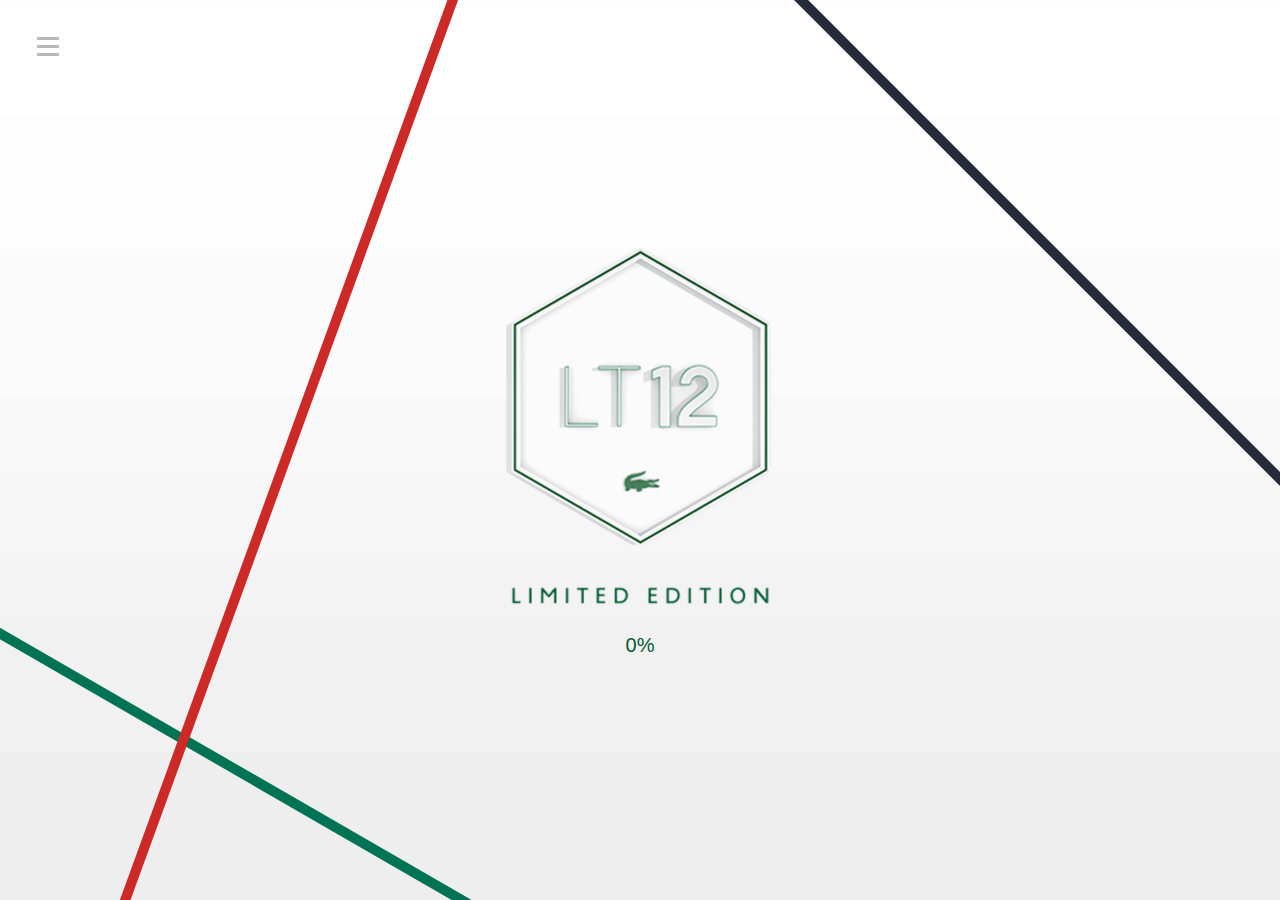
==== index_front.html @ b7447271 "导航框默认显示" ====
<html lang="zh">

<head>
    <meta charset="UTF-8">
    <meta name="viewport" content="initial-scale=1.0, maximum-scale=1.0, user-scalable=0">
    <title>LACOSTE LOOKBOOK</title>
    <link rel="stylesheet" href="css/css_front.css?v=20150529">
    <script type="text/javascript" src="js/jquery-1.8.2.min.js"></script>
</head>

<body>
    <!-- Menu -->
    <button class="menu-button"><span>Menu</span></button>
    <aside class="menu">
        <h2><a href="javascript:;">LACOSTE LOOKBOOK</a></h2>
        <nav>
            <ul>
                <li><a target="_blank" class="red" href="http://lt12.cn">LT12互动界面</a>
                </li>
                <li><a target="_blank" class="green" href="http://Lacoste.com.cn">LACOSTE官方网站</a>
                </li>
                <li><a target="_blank" class="blue" href="http://mall.jd.com/view_page-21935589.html">京东旗舰店</a>
                </li>
                <!-- <li><a class="grey" href="http://1111.lt12.cn/info">0元飞巴黎</a>
                </li>
                <li><a class="red" href="http://1111.lt12.cn/lookbook">产品型录</a>
                </li>
                <li><a class="green" href="http://1111.lt12.cn/redclay">趣扫红土场</a>
                </li>
                <li><a class="blue" href="http://1111.lt12.cn/store">查找活动门店</a>
                </li>
                <li><a class="grey" href="http://mall.jd.com/view_page-21935589.html">京东旗舰店</a>
                </li> -->
            </ul>
        </nav>
    </aside>
    <!-- Menu End -->

    <!-- Page Content -->
    <section class="main">
        <div id="flux-site">
            <h1 class="logo">
                <a href="javascript:;">
                    <img src="css/front/logo.png" alt="">
                </a>
            </h1>
            <div class="partie" id="equipe">
                <div class="block-container" style="opacity: 1;">
                    <div class="block-content">
                        <div class="content-partie">
                            <div class="intro-partie">
                                <div _index="0" class="col" id="man-1">
                                    <div class="cadre-photo">
                                        <div class="first-photo" style="display:none;">
                                            <img src="images/model/MAN1-3x3.png">
                                        </div>
                                        <div class="white-photo" style="display:none;">
                                            <img src="images/model/MAN1-5x3.png">
                                        </div>
                                        <div class="anim-photo">
                                            <img id="jc" class="photo-viensla" src="images/model/MAN1-1x3.png">
                                        </div>
                                    </div>
                                </div>
                                <div _index="1" class="col" id="man-2">
                                    <div class="cadre-photo">
                                        <div class="first-photo" style="display:none;">
                                            <img src="images/model/MAN2-3x3.png">
                                        </div>
                                        <div class="white-photo" style="display:none;">
                                            <img src="images/model/MAN2-5x3.png">
                                        </div>
                                        <div class="anim-photo">
                                            <img id="niko" class="photo-viensla" src="images/model/MAN2-1x3.png">
                                        </div>
                                    </div>
                                </div>
                                <div _index="2" class="col" id="man-3">
                                    <div class="cadre-photo">
                                        <div class="first-photo" style="display:none;">
                                            <img src="images/model/MAN3-3x3.png">
                                        </div>
                                        <div class="white-photo" style="display:none;">
                                            <img src="images/model/MAN3-5x3.png">
                                        </div>
                                        <div class="anim-photo">
                                            <img id="fred" class="photo-viensla" src="images/model/MAN3-1x3.png">
                                        </div>
                                    </div>
                                </div>
                                <div _index="3" class="col" id="man-4">
                                    <div class="cadre-photo">
                                        <div class="first-photo" style="display:none;">
                                            <img src="images/model/MAN4-3x3.png">
                                        </div>
                                        <div class="white-photo" style="display:none;">
                                            <img src="images/model/MAN4-5x3.png">
                                        </div>
                                        <div class="anim-photo">
                                            <img id="fred" class="photo-viensla" src="images/model/MAN4-1x3.png">
                                        </div>
                                    </div>
                                </div>
                                <div _index="4" class="col" id="man-5">
                                    <div class="cadre-photo">
                                        <div class="first-photo" style="display:none;">
                                            <img src="images/model/MAN5-3x3.png">
                                        </div>
                                        <div class="white-photo" style="display:none;">
                                            <img src="images/model/MAN5-5x3.png">
                                        </div>
                                        <div class="anim-photo">
                                            <img id="niko" class="photo-viensla" src="images/model/MAN5-1x3.png">
                                        </div>
                                    </div>
                                </div>
                                <div _index="5" class="col" id="man-6">
                                    <div class="cadre-photo">
                                        <div class="first-photo" style="display:none;">
                                            <img src="images/model/MAN6-3x3.png">
                                        </div>
                                        <div class="white-photo" style="display:none;">
                                            <img src="images/model/MAN6-5x3.png">
                                        </div>
                                        <div class="anim-photo">
                                            <img id="jc" class="photo-viensla" src="images/model/MAN6-1x3.png">
                                        </div>
                                    </div>
                                </div>
                                <div class="click-fix-4"></div>
                                <div class="click-fix-5"></div>
                                <div class="click-fix-6"></div>
                                <div class="click-mask-1"></div>
                                <div class="click-mask-2"></div>
                                <div class="click-mask-3"></div>
                                <div class="click-mask-4"></div>
                                <div class="click-mask-5"></div>
                                <div class="click-mask-6"></div>
                                <div class="click-mask-7"></div>
                                <div class="click-mask-8"></div>
                                <div class="bench"></div>
                                <div class="ground"><img src="css/img/ground.png" alt=""></div>
                            </div>
                        </div>
                    </div>
                </div>
            </div>
            <div class="ribbon ribbon-blue"></div>
            <div class="ribbon ribbon-red"></div>
            <div class="ribbon ribbon-green"></div>
        </div>
        <div class="racket"><img src="css/img/racket.png" alt=""></div>
        <a class="read-tc" href="javascript:;">法律声明条款</a>
        <span class="icp">沪ICP备13005267号-17</span>
    </section>
    <div class="main-mask"></div>
    <div id="tennisball">
        <svg class="png" width="60" height="60" pointer-events="none"
            xmlns="css/front/tennisball.svg"
            xmlns:xlink="css/front/tennisball.svg">
            <image x="0" y="0" width="60" height="60"
              xlink:href="css/front/tennisball.svg" />
        </svg>
        <img class="gif" style="display:none" src="css/front/tennisball.gif">
    </div>
    <!-- End Page Content -->
    <div class="detail-box for_man-1">
        <button class="close">关闭</button>
        <h3>LT12限量系列灰色T恤衫</h3>
        <div class="pic">
            <img src="images/product/01.png" alt="">
        </div>
        <span class="price">价格：590 元</span>
        <a target="_blank" href="http://item.jd.com/1543278289.html">立即购买</a>
    </div>
    <div class="detail-box for_man-2">
        <button class="close">关闭</button>
        <h3>LT12限量系列蓝色POLO衫</h3>
        <div class="pic">
            <img src="images/product/02.png" alt="">
        </div>
        <span class="price">价格：990 元</span>
        <a target="_blank" href="http://item.jd.com/1543281789.html">立即购买</a>
    </div>
    <div class="detail-box for_man-3">
        <button class="close">关闭</button>
        <h3>LT12限量系列白色T恤衫</h3>
        <div class="pic">
            <img src="images/product/03.png" alt="">
        </div>
        <span class="price">价格：590 元</span>
        <a target="_blank" href="http://item.jd.com/1494360810.html">立即购买</a>
    </div>
    <div class="detail-box for_man-4">
        <button class="close">关闭</button>
        <h3>LT12限量系列蓝色T恤衫</h3>
        <div class="pic">
            <img src="images/product/04.png" alt="">
        </div>
        <span class="price">价格：590 元</span>
        <a target="_blank" href="http://item.jd.com/1570980480.html">立即购买</a>
    </div>
    <div class="detail-box for_man-5">
        <button class="close">关闭</button>
        <h3>LT12限量系列深蓝色T恤衫</h3>
        <div class="pic">
            <img src="images/product/05.png" alt="">
        </div>
        <span class="price">价格：590 元</span>
        <a target="_blank" href="http://item.jd.com/1494360490.html">立即购买</a>
    </div>
    <div class="detail-box for_man-6">
        <button class="close">关闭</button>
        <h3>LT12限量系列黑色POLO衫</h3>
        <div class="pic">
            <img src="images/product/06.png" alt="">
        </div>
        <span class="price">价格：990 元</span>
        <a target="_blank" href="http://item.jd.com/1543274075.html">立即购买</a>
    </div>
    <div class="detail-box for_racket">
        <button class="close">关闭</button>
        <h3>LT12限量系列网球拍</h3>
        <div class="pic">
            <img src="images/product/07.png" alt="">
        </div>
        <span class="price">价格：4990 元</span>
        <a target="_blank" href="http://item.jd.com/1552558895.html">立即购买</a>
    </div>
    <!-- PRODUCT DETAIL -->
    <!-- PRODUCT DETAIL END -->

    <!-- LOADING PAGE -->
    <!-- 页面载入时loading-page淡入addClass=show 加载完成removeClass=show 两秒后淡出 -->
    <div class="loading-page" style="display:none">
        <div class="inner">
            <h1><img src="css/front/logo.png" alt=""></h1>
            <span class="progress">0%</span>
        </div>
        <div class="ribbon ribbon-blue"></div>
        <div class="ribbon ribbon-red"></div>
        <div class="ribbon ribbon-green"></div>
    </div>
    <!-- END LOADING PAGE -->

    <!-- GAME GUIDE -->
    <div class="game-guide show">
        <div class="inner">
            <button class="close">关闭</button>
            <p>
                <span>左右滑动网球</span>
                <span>点击模特</span>
                <span>查看商品详情</span>
            </p>
        </div>
    </div>
    <!-- END GAME GUIDE -->

    <!-- TC -->
    <div class="tc">
        <h4>法律声明条款</h4>
        <button class="close">关闭</button>
        <div class="inner">
            <p>
                本文所述为由位于上海市黄浦区徐家汇路610号日月光中心26层01&06-10室的梦田服装（上海）有限公司（简称“LACOSTE”）所有并由上海佛海佛瑞广告有限公司（Fred and Farid (Shanghai) Advertising Co. Ltd.，简称“FFC”）代表LACOSTE运营和/或维护的临时网站“LT12 mini-site”（简称“网页”）的正式条款与条件。 本条款与条件期限自 2015 年 5 月 1 日起至 2015 年 6 月 30 日止。 本条款与条件说明了您参与活动、浏览网页的义务、责任及权利，因此请仔细阅读本条款与条件，以确保您充分理解并遵守。若您不同意本条款与条件的任何一条，则不得参与活动、浏览网页。在进入和进行页面浏览之前，您特此同意受本条款与条件的如下规定：
            </p>
            <h5>承诺</h5>
            <p>
                1.参与者应按照本网站条款与条件、游戏规则及任何相关法律，真诚地参与活动、浏览网页、进行游戏。
            </p>
            <p>
                2.LACOSTE不声明也不保证您可以在您的司法管辖区内参与活动、浏览网页、进行游戏。 若您（或您获悉您）受所在司法管辖区的任何法律、法规、细则或条例规限，上述规例禁止或限制您根据本网站条款与条件及规则参与/浏览网页/进行游戏（下文统称“限制”），则您应马上中止参与活动、浏览网页、进行游戏。
            </p>
            <p>
                3.在忽略上述限制继续参与活动、浏览网页、进行游戏前，您特此：
            </p>
            <ul>
                <li>a.承诺就由于上述限制可能引起或产生的任何及所有起诉、诉讼、索赔、损失、损害和/或开支，向LACOSTE及 FFC 以及他们各自的员工、代理及承包商（下文统称“关联人”）负全部赔偿责任，并使他们不受损失；</li>
                <li>b.同意您不会就任何奖励或任何其他权利或权益向LACOSTE、FFC 或他们各自的任何关联人提起任何诉讼、提出索赔、补偿或赔偿。</li>
            </ul>
            <p>
                4.参与者不得制作、复制、发布或传播包含下列任何内容的信息：
            </p>
            <ul>
                <li>a.违背参与者所在国家宪法所载基本原则的信息；</li>
                <li>b.威胁参与者所在国家的国家安全、泄露国家机密或颠覆政府的信息；</li>
                <li>c.对参与者所在国家的名誉及利益构成损害的信息；</li>
                <li>d.煽动参与者所在国家的民族仇恨或民族歧视、破坏国家统一或社会稳定的信息；</li>
                <li>e.污蔑或诋毁任何宗教信仰的信息；</li>
                <li>f.传播色情或其他淫秽材料的信息；</li>
                <li>g.受适用法律或参与者所在国家的法律禁止的，宣传赌博、暴力、杀戮或恐怖主义、或教唆犯罪的信息；</li>
                <li>h.受适用法律或参与者所在国家的法律禁止的，侮辱或诽谤他人、侵害他人合法权利及利益的信息；</li>
                <li>i.适用法律或参与者所在国家的法律禁止的任何信息。</li>
            </ul>
            <p>
                5.参与者不得参与、协助或试图参与、协助任何攻击游戏服务器的行为，或从事涉及干扰游戏运行运作方式的任何行为，或可能修改游戏（或其任何部分）、导致游戏（或其任何部分）受破坏或出错的行为。参与者应就任何上述行为导致的任何民事和/或刑事责任负全责。
            </p>
            <h5>责任免除</h5>
            <p>
                受适用法律对上述免责及限制的规限（如适用），请仔细阅读本“责任免除”条文，这些条文免除或限制LACOSTE就您参与游戏而对您负有的法律责任。
            </p>
            <p>
                1.游戏以现有状态供参与者使用。 并没有就游戏或就所提供的与游戏相关的任何信息及材料作出任何形式的保证、承诺或声明（无论明示或暗示），LACOSTE明确表示在任何适用法律许可的最大范围内，不就任何及所有保证承担责任。为免有任何疑问，在不影响上述整体内容的情况下，LACOSTE并无就权属；不侵犯第三方权利；适销性；满意度；适用于某特定目的；内容的准确性、可靠性及完整性；或游戏将是安全且不受黑客、病毒、间谍软件、木马、蠕虫病毒或其他恶意、有破坏性的或受感染的代码、媒介、程序或宏病毒影响，或不会损坏任何数据、程序或财产作出任何保证。
            </p>
            <p>
                2.LACOSTE明确不就任何使用者使用、进入或参与游戏时由于下列任何情况而产生的任何及所有责任（无论是合约、侵权、疏忽、法定责任或其他，但需受任何适用法律所规限（如适用））负责，上述情况包括但不限于：
            </p>
            <ul>
                <li>a.网页存在任何错误或疏忽； </li>
                <li>b.使用、进入或参与网页发生任何延迟或中断（无论是由于连接问题、软硬件问题或其他原因）；</li>
                <li>c.未经授权第三方对网页内容作出任何变动、修改或改动；</li>
                <li>d.网页不可用；</li>
                <li>e.参与者提供的个人信息遭损毁；</li>
                <li>f.游戏或任何相关流程的不当操作/管理；</li>
                <li>g.颁发或授予任何奖励受任何法律和/或监管禁止或限制。</li>
            </ul>
            <p>
                3.在任何情况下，LACOSTE、FFC 或他们各自的任何关联人仍不会对参与者由于或就参与游戏而可能直接或间接遭受或产生的下列任何事项负责：
            </p>
            <ul>
                <li>a.经济损失（包括但不限于收入、数据、利润、合同、使用、机会、商业或预期的储蓄的损失）；</li>
                <li>b.商誉或声誉的损失；</li>
                <li>c.特定、意外或间接损失或损害；</li>
                <li>d.费用或开支。</li>
            </ul>
            <p>上述针对任何参与者的损失或损害因其参与网页或由参与网页引发而使参与者直接或间接遭受或产生。</p>
            <p>
                4.若由于不可抗力或任何不受LACOSTE合理控制且LACOSTE对其原因并无责任的事件，LACOSTE无法遵守游戏条款与条件或游戏规则，则其不应承担责任。
            </p>
            <p>
                5.参与游戏表明知悉及接受互联网的特性与限制，若干信息可能会因缺乏保护而被滥用或盗用，以及有被系统中任何病毒感染的风险。每名参与者有责任采取一切合理措施，保护其电脑和电话设备所载有的自身数据及/或软件免受任何攻击。任何人应对其连接网站及参与游戏的行为负全责。
            </p>
            <p>
                6.LACOSTE保留其于任何时间全权酌情停止或中断网页运行的权利。
            </p>
            <p>
                7.LACOSTE保留就任何参与者在网页中作弊采取法律行动的权利。
            </p>
            <h5>知识产权</h5>
            <p>
                网页包含多个商标或服务标识（统称“商标”）。 除非事先取得商标所有人及授权使用人（包括LACOSTE）的书面同意，否则您无权下载、复制或使用任何商标，更不得对商标图形进行修改。
            </p>
            <h5>执行</h5>
            <p>
                1.若本网页条款与条件的任何条文被认定不可执行，则该条文应为无效，且不得影响其余条文的有效性及可执行性。此外，在适用法律许可的范围内，LACOSTE可以使用其他有效、可执行且与不可执行的条文意图最相近的条文取代该条文（诚如LACOSTE可能合理决定）。
            </p>
            <h5>监管法律及争议解决</h5>
            <p>
                1.本游戏条款与条件应受中国的法律监管，并应据此解读。
            </p>
            <p>
                2.与本游戏条款与条件相关的任何争议应提请LACOSTE所在地的法院（应作为唯一的司法管辖区）解决。
            </p>
            <h5>其他事项</h5>
            <p>
                1.LACOSTE保留随时全权酌情行使终止向您授权使用、进入及浏览网页的权利。
            </p>
            <p>
                2.除非LACOSTE同意，否则本游戏条款与条件不得更改或修改。
            </p>
            <p>
                3.LACOSTE应有全权酌情行使设定及修改游戏规则的权利，且LACOSTE就游戏规则的解读及执行作出的任何决定对所有参与者而言属最终及具有约束力。
            </p>
            <p>
                4.若本网页条款及条件被翻译为其他语言，应以中文版本为准。
            </p>
        </div>
    </div>
    <!-- END TC -->
<script type="text/javascript" src="js/jquery.transit.min.js"></script>
<script>
    /*set content size*/
    function setContentSize() {
        var ww = ($(window).width() < 980) ? 980 : $(window).width();
        var wh = ($(window).height() < 550) ? 550 : $(window).height();

        $("body").css({width: ww});

        $("h1.logo").css({width: ww*0.08, marginLeft: -ww*0.04})
        
        /*main*/
        $(".main").css({width: ww});
        $(".main-mask").css({width: ww});
        $(".ribbon").css({height: ww*0.008});
        $(".intro-partie").css({width: ww});
        $("#equipe .block-content .content-partie .intro-partie .col").css({
            width: ww*0.28,
            height: ww*0.308
        });
        $("#equipe .block-content .content-partie .intro-partie .col#man-1").css({
            marginLeft: -ww*0.47
        });
        $("#equipe .block-content .content-partie .intro-partie .col#man-2").css({
            marginLeft: -ww*0.25
        });
        $("#equipe .block-content .content-partie .intro-partie .col#man-3").css({
            marginLeft: -ww*0.05
        });
        $("#equipe .block-content .content-partie .intro-partie .col#man-4").css({
            bottom: ww*0.113,
            marginLeft: -ww*0.345
        });
        $("#equipe .block-content .content-partie .intro-partie .col#man-5").css({
            bottom: ww*0.113,
            marginLeft: -ww*0.28/1.9
        });
        $("#equipe .block-content .content-partie .intro-partie .col#man-6").css({
            bottom: ww*0.113,
            marginLeft: ww*0.08
        });
        $(".click-fix-4").css({
            width: ww*0.06,
            height: ww*0.23,
            marginLeft: -ww*0.195,
            bottom: ww*0.15,
        });
        $(".click-fix-5").css({
            width: ww*0.06,
            height: ww*0.23,
            marginLeft: 0,
            bottom: ww*0.14,
        });
        $(".click-fix-6").css({
            width: ww*0.06,
            height: ww*0.23,
            marginLeft: ww*0.225,
            bottom: ww*0.14,
        });
        $(".click-mask-1").css({
            width: ww*0.145,
            height: ww*0.3,
            bottom: ww*0,
            left: 0
        });
        $(".click-mask-2").css({
            width: ww*0.14,
            height: ww*0.2,
            bottom: ww*0.21,
            marginLeft: -ww*0.44
        });
        $(".click-mask-3").css({
            width: ww*0.11,
            height: ww*0.2,
            bottom: ww*0.28,
            marginLeft: -ww*0.11
        });
        $(".click-mask-4").css({
            width: ww*0.7,
            height: ww*0.1,
            bottom: ww*0.375,
            marginLeft: -ww*0.35
        });
        $(".click-mask-5").css({
            width: ww*0.15,
            height: ww*0.2,
            bottom: ww*0.3,
            marginLeft: ww*0.07
        });
        $(".click-mask-6").css({
            width: ww*0.15,
            height: ww*0.2,
            bottom: ww*0.3,
            marginLeft: ww*0.285
        });
        $(".click-mask-7").css({
            width: ww*0.03,
            height: ww*0.11,
            bottom: 0,
            marginLeft: ww*0.025
        });
        $(".click-mask-8").css({
            width: ww*0.06,
            height: ww*0.11,
            bottom: 0,
            marginLeft: -ww*0.205
        });
        $(".bench").css({height: ww*0.113});

        $(".racket").css({
            width: ww*0.085,
            marginLeft: ww*0.275
        });
        $("#tennisball").css({
            left: ww-60-0.048*ww+22
        });

        /*detail-box*/
        $(".detail-box").css({
            width: ww*0.24,
            height: ww*0.33
        });
        $(".detail-box.for_man-1, .detail-box.for_man-2, .detail-box.for_man-4").css({
            marginRight: -ww*0.34
        });
        $(".detail-box.for_man-3, .detail-box.for_man-5, .detail-box.for_man-6").css({
            marginLeft: -ww*0.34
        });
        $(".detail-box.for_racket").css({
            marginLeft: -ww*0.12-40
        });
        $(".detail-box .pic").css({
            height: ww*0.32-120
        });
        $(".detail-box a").css({
            height: ww*0.025,
            lineHeight: ww*0.025+'px'
        });

        $("body").css({height: wh});
        $("h1.logo").css({top: wh*0.036});
        $(".main").css({height: wh});
        $(".main-mask").css({height: wh});
        $(".intro-partie").css({height: wh});
        $("#tennisball").css({
            top: wh-980*0.36
        });
        $(".detail-box").css({
            bottom: wh*0.093
        });
    };
    setContentSize();

    $(window).resize(function(){
        setContentSize();
    }).resize();



    $(".racket").click(function(){
        if ($('.main').hasClass('showing')) {
            return;
        }
        $('.main').addClass('showing');

        $(".detail-box").removeClass("show");
        $(".col").addClass("blur");
        $(".col").removeClass("active");
        $(".detail-box.for_racket").addClass("show");
    });

    $(".game-guide .close").click(function(){
        $('#tennisball').find('.png').hide();
        $('#tennisball').css({'z-index':999});
        $('#tennisball').find('.gif').show();

        $(".game-guide").removeClass("show");

        setTimeout(function() {
            $('#tennisball').find('.gif').hide();
            $('#tennisball').css({'z-index':200});
            $('#tennisball').find('.png').show();
        },1000);
    });

    /*Product Detail*/
    $("#equipe .block-content .content-partie .intro-partie .col").click(function(){
        // if ($('.main').hasClass('showing')) {
        //  return;
        // }
        $('.main').addClass('showing');
        // $('#tennisball').css({'z-index':999});

        var _id=$(this).attr('id');
        var _detail = $('.detail-box.for_'+_id);
        $(".detail-box").removeClass("show");

        $(this).siblings(".col").addClass("blur");
        $(this).siblings(".col").removeClass("active");
        $(this).removeClass("blur");
        $(this).addClass("active");
        _detail.addClass("show");
    });
    $(".detail-box .close").click(function(e){
        $('#tennisball').find('.png').hide();
        $('#tennisball').find('.gif').show();
        
        $(".detail-box").removeClass("show");
        $(".main").removeClass("white showing");
        $("#equipe .block-content .content-partie .intro-partie .col").removeClass("active").removeClass("blur");
        setTimeout(function() {
            $('#tennisball').find('.gif').hide();
            $('#tennisball').css({'z-index':200});
            $('#tennisball').find('.png').show();
        },1000);
    });

    $(".click-fix-4").click(function(){
        // if ($('.main').hasClass('showing')) {
        //  return;
        // }
        $('.main').addClass('showing');

        $(".detail-box").removeClass("show");
        $(".col#man-4").siblings(".col").addClass("blur");
        $(".col#man-4").siblings(".col").removeClass("active");
        $(".col#man-4").removeClass("blur");
        $(".col#man-4").addClass("active");
        $(".detail-box.for_man-4").addClass("show");
    });
    $(".click-fix-5").click(function(){
        // if ($('.main').hasClass('showing')) {
        //  return;
        // }
        $('.main').addClass('showing');

        $(".detail-box").removeClass("show");
        $(".col#man-5").siblings(".col").addClass("blur");
        $(".col#man-5").siblings(".col").removeClass("active");
        $(".col#man-5").removeClass("blur");
        $(".col#man-5").addClass("active");
        $(".detail-box.for_man-5").addClass("show");
    });
    $(".click-fix-6").click(function(){
        // if ($('.main').hasClass('showing')) {
        //  return;
        // }
        $('.main').addClass('showing');

        $(".detail-box").removeClass("show");
        $(".col#man-6").siblings(".col").addClass("blur");
        $(".col#man-6").siblings(".col").removeClass("active");
        $(".col#man-6").removeClass("blur");
        $(".col#man-6").addClass("active");
        $(".detail-box.for_man-6").addClass("show");
    });

    $(".racket").click(function(){
        // if ($('.main').hasClass('showing')) {
        //     return;
        // }
        $('.main').addClass('showing');

        $(".detail-box").removeClass("show");
        $(".col").addClass("blur");
        $(".col").removeClass("active");
        $(".detail-box.for_racket").addClass("show");
    });

    /*menu*/
    $(".menu-button").click(function(){
        if(!$(this).hasClass("in")){
            $(this).addClass("in");
            $(".menu").addClass("show");
            $(".main-mask").addClass("show");
        } else {
            $(this).removeClass("in");
            $(".menu").removeClass("show");
            $(".main-mask").removeClass("show");
        }
    });
    $(".main-mask").click(function(){
        $(this).removeClass("show");
        $(".menu-button").removeClass("in");
        $(".menu").removeClass("show");
    });

    $(".read-tc").click(function(){
        $(".tc").addClass("show");
    });
    $(".tc .close").click(function(){
        $(".tc").removeClass("show");
    });


</script>
<script type="text/javascript" src="js/common_front.js"></script>
</body>

</html>
---- css/css_front.css ----
/*---- Mobile Reset ----*/

* {
    -webkit-touch-callout: none;
    -webkit-text-size-adjust: none;
    -webkit-tap-highlight-color: transparent
}
body {
    min-width: 980px !important;
    min-height: 550px !important; 
    margin: 0;
    padding: 0;
    font-size: 16px;
    font-family: Tahoma, Arial, Helvetica, "微软雅黑", Sans-serif;
    color: #000;
    overflow: hidden;
}
ul, li {
    list-style: none;
    margin: 0;
    padding: 0;
}
h1, h2, h3, h4, h5, p, div, header, footer, section, article, aside, div, table, th, td {
    margin: 0;
    padding: 0;
    border: none;
}
h1, h2, h3, h4, h5, strong, i, em, th, td {
    font-weight: normal;
    font-style: normal;
}
table {
    border-collapse: collapse;
    border-spacing: 0;
}
input {
    vertical-align: middle;
}
a {
    color: inherit;
    text-decoration: none;
}
img {
    border: none;
}
:focus {
    outline: none
}
::-moz-focus-inner {
    border: 0
}
button {
    margin: 0;
    padding: 0;
    background: none;
    border: none;
    outline: none;
    font-family: Verdana, '微软雅黑', sans-serif;
    -webkit-appearance: none;
    appearance: none;
}
.group:after {
    content: ".";
    display: block;
    height: 0;
    clear: both;
    visibility: hidden;
}

/*---- z-index ----*/

/*---- background ----*/
.close:after, .game-guide .inner p span:before {
    background-image: url(front/icon.png);
    background-size: 80px 45px;
}

.close {
    display: block;
    position: absolute;
    width: 40px;
    height: 40px;
    top: 15px;
    right: 15px;
    text-indent: -9999px;
    z-index: 50;
    border: 1px solid #007354;
    -webkit-border-radius: 100%;
    border-radius: 100%;
    -moz-transition: all .2s ease-out;
    -webkit-transition: all .2s ease-out;
    -ms-transition: all .2s ease-out;
    transition: all .2s ease-out;
}
.close:before {
    content: "";
    display: block;
    position: absolute;
    width: 20px;
    height: 1px;
    left: 9px;
    top: 18px;
    background: #007354;
    -moz-transform: rotate(45deg);
    -webkit-transform: rotate(45deg);
    -ms-transform: rotate(45deg);
    transform: rotate(45deg);
}
.close:after {
    content: "";
    display: block;
    position: absolute;
    width: 20px;
    height: 1px;
    left: 9px;
    top: 18px;
    background: #007354;
    -moz-transform: rotate(-45deg);
    -webkit-transform: rotate(-45deg);
    -ms-transform: rotate(-45deg);
    transform: rotate(-45deg);
}
.close:hover {
    -moz-transform: rotate(90deg);
    -webkit-transform: rotate(90deg);
    -ms-transform: rotate(90deg);
    transform: rotate(90deg);
}

/*---- Menu ----*/
.menu-button {
    display: block;
    position: fixed;
    width: 50px;
    height: 50px;
    left: 20px;
    top: 20px;
    z-index: 8000;
}
.menu-button span {
    display: block;
    position: absolute;
    width: 22px;
    height: 3px;
    left: 17px;
    top: 25px;
    background: #b8b8b8;
    text-indent: -9999px;
    z-index: 10;
    -webkit-border-radius: 1px;
    border-radius: 1px;
    -webkit-transition: all .3s ease-out;
    transition: all .3s ease-out;
}
.menu-button span:before {
    content: "";
    display: block;
    position: absolute;
    width: 22px;
    height: 3px;
    left: 0;
    top: -8px;
    background: #b8b8b8;
    z-index: 20;
    -webkit-border-radius: 1px;
    border-radius: 1px;
    -webkit-transition: all .3s ease-out;
    transition: all .3s ease-out;
}
.menu-button span:after {
    content: "";
    display: block;
    position: absolute;
    width: 22px;
    height: 3px;
    left: 0;
    bottom: -8px;
    background: #b8b8b8;
    z-index: 20;
    -webkit-border-radius: 1px;
    border-radius: 1px;
    -webkit-transition: all .3s ease-out;
    transition: all .3s ease-out;
}
.menu-button.in span:before {
    top: 0;
}
.menu-button.in span:after {
    bottom: 0;
}
.menu-button.in span, 
.menu-button.in span:before, 
.menu-button.in span:after {
    -webkit-transform: scale(0.8);
    transform: scale(0.8);
}
.menu {
    display: block;
    position: fixed;
    width: 440px;
    height: 100%;
    left: 0;
    top: 0;
    margin-left: -440px;
    background: #fff;
    z-index: 2000;
    -webkit-transition: all .3s ease-out;
    transition: all .3s ease-out;
}
.menu.show {
    -webkit-transform: translateX(440px);
    transform: translateX(440px);
}
.menu h2 {
    padding: 30px 0;
    border-bottom: 1px solid rgba(0,0,0,0.1);
}
.menu h2 a {
    display: block;
    width:79px;
    height: 91px;
    margin: 0 auto;
    text-indent: -9999px;
    background: url(front/logo_s.png);
    background-size: 79px 91px;
}
.menu ul li {
    margin-bottom: 5px;
}
.menu nav {
    display: block;
    width: 100%;
    overflow: hidden;
}
.menu ul li a {
    display: block;
    height: 60px;
    padding-left: 50px;
    line-height: 60px;
    font-size: 18px;
    color: #747474;
    -webkit-transition: all .2s ease-out;
    transition: all .2s ease-out;
}
.menu ul li a:hover {
    color: #fff;
    text-decoration: underline;
}
.menu ul li a.red:hover {
    background: #cd2927;
}
.menu ul li a.green:hover {
    background: #007354;
}
.menu ul li a.blue:hover {
    background: #242c39;
}
.menu ul li a.grey:hover {
    background: #777777;
}

h1.logo {
    position: absolute;
    left: 50%;
    z-index: 140;
}
h1.logo img {
    display: block;
    width: 100%;
    height: auto;
}

/*---- loading-page  ----*/
.loading-page {
    position: absolute;
    width: 100%;
    height: 100%;
    left: 0;
    top: 0;
    overflow: hidden;
    z-index: 300;
    background-image: url(front/product_bg.png);
    background-repeat: repeat-x;
    background-size: 1px 100%;
    background-color: #fff;
}
.loading-page .inner {
    position: absolute;
    width: 22%;
    left: 50%;
    top: 50%;
    text-align: center;
    opacity: 0;
    -webkit-transform: translate(-50%, -50%) scale(0.5);
    transform: translate(-50%, -50%) scale(0.5);
    -webkit-transition: all 1s ease-out 0;
    transition: all 1s ease-out 0;
}
.loading-page.show .inner {
    opacity: 1;
    -webkit-transform: translate(-50%, -50%) scale(1);
    transform: translate(-50%, -50%) scale(1);
}
.loading-page .inner h1 {
    margin-bottom: 30px;
}
.loading-page .inner h1 img {
    width: 100%;
    height: auto;
}
.loading-page .inner .progress {
    font-size: 20px;
    color: #005b30;
}
.loading-page .ribbon-blue {
    display: block;
    position: absolute;
    width: 150%;
    left: -12%;
    top: 0;
    background: #252c39;
    z-index: 12;
    -webkit-transform: rotate(45deg) translate(-150%, -150%);
    transform: rotate(45deg) translate(-150%, -150%);
    -webkit-transition: all 2s ease-out .3s;
    transition: all 2s ease-out .3s;
}
.loading-page.show .ribbon-blue {
    -webkit-transform: rotate(45deg) translate(0, 0);
    transform: rotate(45deg) translate(0, 0);
}
.loading-page .ribbon-red {
    display: block;
    position: absolute;
    width: 110%;
    left: -30%;
    top: 40%;
    background: #cd2927;
    z-index: 12;
    -webkit-transform: rotate(-70deg) translate(-110%,-302%);
    transform: rotate(-70deg) translate(-110%,-302%);
    -webkit-transition: all 1s ease-out .6s;
    transition: all 1s ease-out .6s;
}
.loading-page.show .ribbon-red {
    -webkit-transform: rotate(-70deg) translate(0,0);
    transform: rotate(-70deg) translate(0,0);
}
.loading-page .ribbon-green {
    display: block;
    position: absolute;
    width: 120%;
    left: -10%;
    bottom: -12%;
    background: #007354;
    z-index: 10;
    -webkit-transform: rotate(30deg) translate(-120%, -70%);
    transform: rotate(30deg) translate(-120%, -70%);
    -webkit-transition: all 1s ease-out .8s;
    transition: all 1s ease-out .8s;
}
.loading-page.show .ribbon-green {
    -webkit-transform: rotate(30deg) translate(0, 0);
    transform: rotate(30deg) translate(0, 0);
}

/*---- Game Guide  ----*/
.game-guide {
    display: block;
    position: absolute;
    width: 100%;
    height: 100%;
    left: 0;
    top: 0;
    visibility: hidden;
    opacity: 0;
    background: rgba(255,255,255,0.5);
    z-index: 250;
    -webkit-transition: all .3s ease-out;
    transition: all .3s ease-out;
}
.game-guide.show {
    visibility: visible;
    opacity: 1;
}
.game-guide .inner {
    display: block;
    position: fixed;
    width: 250px;
    height: 250px;
    left: 50%;
    top: 50%;
    background-image: url(img/bg_03.png);
    background-repeat: repeat-x;
    background-size: 1px 100%;
    background-color: #fff;
    text-align: center;
    opacity: 0;
    -webkit-transform: translate(-50%, -65%);
    transform: translate(-50%, -65%);
    -webkit-transition: all .3s ease-out .3s;
    transition: all .3s ease-out .3s;
}
.game-guide.show .inner {
    opacity: 1;
    -webkit-transform: translate(-50%, -50%);
    transform: translate(-50%, -50%);
}
.game-guide .inner p {
    position: absolute;
    width: 100%;
    left: 50%;
    top: 50%;
    font-size: 16px;
    line-height: 20px;
    color: #717171;
    -webkit-transform: translate(-50%, -50%);
    transform: translate(-50%, -50%);
}
.game-guide .inner p span {
    display: block;
}
.game-guide .inner p span:nth-child(1) {
    margin-bottom: 25px;
}
.game-guide .inner p span:nth-child(1):before {
    content: "";
    display: block;
    width: 28px;
    height: 34px;
    margin: 0 auto 15px auto;
    background-size: 160px 90px;
    background-position: -100px -56px;
}
.game-guide .inner p span:nth-child(2):before {
    content: "";
    display: block;
    width: 32px;
    height: 34px;
    margin: 0 auto 15px auto;
    background-size: 160px 90px;
    background-position: -128px -56px;
}
/*---- main  ----*/
.main {
    position: relative;
    width: 100%;
    height: 100%;
    min-width: 980px !important;
    min-height: 550px !important;
    background-image: url(front/main_bg.png);
    background-repeat: no-repeat;
    background-size: 100% auto;
    background-position: 50% 0;
    overflow: hidden;
    z-index: 100;
}
.main:before {
    content: "";
    display: block;
    position: absolute;
    width: 100%;
    height: 100%;
    left: 0;
    top: 0;
    background: rgba(255,255,255,0.5);
    visibility: hidden;
    opacity: 0;
    z-index: 150;
    -webkit-transition: all .5s ease-out;
    transition: all .5s ease-out;
}
.main.white:before {
    visibility: visible;
    opacity: 1;
}
.main-mask {
    display: block;
    position: absolute;
    width: 100%;
    height: 100%;
    left: 0;
    top: 0;
    background:rgba(37,44,57,0.5);
    visibility: hidden;
    opacity: 0;
    z-index: 1500;
    -webkit-transition: all .3s ease-out;
    transition: all .3s ease-out;
}
.main-mask.show {
    visibility: visible;
    opacity: 1;
}
#tennisball {
    position: absolute;
    width: 100px;
    height: 100px;
    pointer-events: none;
    z-index: 280;
}
#tennisball img {
    display: block;
    position: relative;
    width: 100px;
    height: 100px;
}
#tennisball svg {
    position: relative;
    width: 60px;
    height: 60px;
    top: 20px;
    left: 20px;
}
.bench {
    position: absolute;
    width: 100%;
    left: 0;
    bottom: 0;
    background-image: url(front/bottom_bg.png);
    background-repeat: repeat-y;
    background-size: 100% 1px;
    overflow: hidden;
    z-index: 75;
}
.ground {
    display: block;
    position: absolute;
    width: 100%;
    left: 0;
    bottom: 0;
    z-index: 76;
}
.ground img {
    display: block;
    width: 100%;
    height: auto;
}
#flux-site {
    position: relative;
    margin: 0;
    z-index: 160;
}
#flux-site .ribbon-blue {
    display: block;
    position: absolute;
    width: 120%;
    left: -10%;
    top: 60%;
    background: #252c39;
    z-index: 12;
    -webkit-transform: rotate(15deg);
    transform: rotate(15deg);
}
#flux-site .ribbon-red {
    display: block;
    position: absolute;
    width: 150%;
    right: -20%;
    top: 40%;
    background: #cd2927;
    z-index: 10;
    -webkit-transform: rotate(-40deg);
    transform: rotate(-40deg);
}
#flux-site .ribbon-green {
    display: block;
    position: absolute;
    width: 120%;
    left: -10%;
    top: 9%;
    background: #007354;
    z-index: 12;
    -webkit-transform: rotate(-8deg);
    transform: rotate(-8deg);
}
.partie .block-content .content-partie {
    position: relative;
}
.partie .block-content .content-partie .intro-partie {
    position: relative;
    width: 100%;
    min-width: 980px !important;
    min-height: 550px !important;
    margin: 0;
    text-align: left;
}
#equipe {
    position: relative;
    z-index: 150;
}
#equipe .block-content .content-partie .intro-partie .col {
    position: absolute;
    -webkit-transition: opacity .5s ease-out;
    transition: opacity .5s ease-out;
}
#equipe .block-content .content-partie .intro-partie .col#man-1 {
    left: 50%;
    bottom: 0;
    z-index: 100;
}
#equipe .block-content .content-partie .intro-partie .col#man-2 {
    left: 50%;
    bottom: 0;
    z-index: 90;
}
#equipe .block-content .content-partie .intro-partie .col#man-3 {
    left: 50%;
    bottom: 0;
    z-index: 80;
}
#equipe .block-content .content-partie .intro-partie .col#man-4 {
    left: 50%;
    z-index: 70;
}
#equipe .block-content .content-partie .intro-partie .col#man-5 {
    left: 50%;
    bottom: 0;
    z-index: 60;
}
#equipe .block-content .content-partie .intro-partie .col#man-6 {
    left: 50%;
    bottom: 0;
    z-index: 50;
}
.click-fix-4, .click-fix-5, .click-fix-6 {
    display: block;
    position: absolute;
    left: 50%;
    z-index: 120;
    background: #000;
    opacity: 0;
}
.click-fix-4:before, .click-fix-5:before, .click-fix-6:before {
    content: "";
    display: block;
    position: absolute;
    width: 100%;
    height: 50%;
    left: -50%;
    top: 25%;
    background: rgba(0,0,0,0);
    opacity: 0;
}
.click-fix-4:after, .click-fix-5:after, .click-fix-6:after {
    content: "";
    display: block;
    position: absolute;
    width: 100%;
    height: 50%;
    right: -50%;
    top: 25%;
    background: rgba(0,0,0,0);
    opacity: 0;
}
.click-mask-1, .click-mask-2, 
.click-mask-3, .click-mask-4, 
.click-mask-5, .click-mask-6,
.click-mask-7, .click-mask-8 {
    display: block;
    position: absolute;
    left: 50%;
    z-index: 121;
    background: rgba(0,0,0,0);
    opacity: 0;
}
.click-mask-2:after {
    content: "";
    display: block;
    position: absolute;
    width: 100%;
    height: 55%;
    right: -80%;
    top: 0;
    background: rgba(0,0,0,0);
    opacity: 0;
}
/*.click-mask-1, .click-mask-3, .click-mask-5, .click-mask-7 {
    background: rgba(0,0,0,0.5);
}
.click-mask-2, .click-mask-4, .click-mask-6, .click-mask-8 {
    background: #999;
    opacity: .5;
}*/
#equipe .block-content .content-partie .intro-partie .cadre-photo {
    position: relative;
    width: 100%;
    height: 100%;
    overflow: hidden;
}
#equipe .block-content .content-partie .intro-partie .first-photo,
#equipe .block-content .content-partie .intro-partie .white-photo {
    position: absolute;
    left: 0;
    top: 0;
    width: 100%;
    height: 100%;
    overflow: hidden;
    z-index: 10;
}
#equipe .block-content .content-partie .intro-partie .first-photo img,
#equipe .block-content .content-partie .intro-partie .white-photo img {
    display: block;
    position: relative;
    width: 100%;
    height: auto;
    top: -1px;
}
#equipe .block-content .content-partie .intro-partie .anim-photo {
    position: absolute;
    left: 0;
    top: 0;
    width: 100%;
    height: 100%;
    overflow: hidden;
}
#equipe .block-content .content-partie .intro-partie .anim-photo img {
    display: block;
    position: absolute;
    width: 100%;
    height: auto;
}
#equipe.active .block-content .content-partie .intro-partie .first-photo,
#equipe .block-content .content-partie .intro-partie .col.active .first-photo,
#equipe .block-content .content-partie .intro-partie .col.blur .white-photo {
    display: block !important;
}
#equipe .block-content .content-partie .intro-partie .col.active .white-photo,
#equipe .block-content .content-partie .intro-partie .col.blur .first-photo,
#equipe .block-content .content-partie .intro-partie .col.active .anim-photo,
#equipe .block-content .content-partie .intro-partie .col.blur .anim-photo {
    display: none !important;
}
#equipe .block-content .content-partie .intro-partie .photo-viensla {
    position: relative;
}


.detail-box {
    position: absolute;
    padding: 20px 40px;
    background-image: url(img/bg_03.png);
    background-repeat: repeat-x;
    background-size: 1px 100%;
    background-color: #fff;
    text-align: center;
    font-size: 12px;
    color: #717171;
    opacity: 0;
    visibility: hidden;
    z-index: 240;
    transition-property: all;
    transition-duration: .3s;
    transition-timing-function: ease-out;
    -webkit-transition-property: all;
    -webkit-transition-duration: .3s;
    -webkit-transition-timing-function: ease-out;
}
.detail-box.for_man-1, .detail-box.for_man-2, .detail-box.for_man-4 {
    right: 50%;
    -webkit-transform: translate(60px, 0);
    transform: translate(60px, 0);
}
.detail-box.for_man-3, .detail-box.for_man-5, .detail-box.for_man-6 {
    left: 50%;
    -webkit-transform: translate(-60px, 0);
    transform: translate(-60px, 0);
}
.detail-box.for_racket {
    left: 50%;
    -webkit-transform: translate(-60px, 0);
    transform: translate(-60px, 0);
}
.detail-box.show {
    opacity: 1;
    visibility: visible;
    -webkit-transform: translate(0,0) !important;
    transform: translate(0,0) !important;
}

.detail-box h3 {
    font-size: 12px;
    margin-bottom: 20px;
}
.detail-box .pic {
    display: block;
    width: 100%;
    margin: 0 auto 15px auto;
    font-size: 0;
    overflow: hidden;
}
.detail-box .pic:after {
    content: "";
    display: inline-block;
    width: 0;
    height: 100%;
    vertical-align: middle;
}
.detail-box img {
    display: inline-block;
    width: auto;
    height: auto;
    max-width: 100%;
    max-height: 100%;
    vertical-align: middle;
}
.detail-box span.price {
    display: block;
    height: 14px;
    margin: 0 auto 20px auto;
}
.detail-box a {
    display: block;
    width: 50%;
    margin: 0 auto;
    border: 1px solid #717171;
    text-align: center;
    -moz-transition: all .2s ease-out;
    -webkit-transition: all .2s ease-out;
    -ms-transition: all .2s ease-out;
    transition: all .2s ease-out;
}
.detail-box a:hover {
    background: #717171;
    color: #fff;
}
.racket {
    display: block;
    position: absolute;
    bottom: 0;
    left: 50%;
    z-index: 170;
}
.racket img {
    display: block;
    width: 100%;
    height: auto;
    background: none;
}
/*---- tc ----*/
.read-tc {
    display: block;
    position: absolute;
    left: 0;
    bottom: 0;
    padding-left: 20px;
    font-size: 14px;
    line-height: 40px;
    color: #777;
    z-index: 300;
}
.icp {
    display: block;
    position: absolute;
    right: 20px;
    bottom: 0;
    font-size: 14px;
    line-height: 40px;
    color: #777;
    z-index: 300;
}
.tc {
    position: fixed;
    width: 100%;
    height: 100%;
    min-width: 980px;
    min-height: 550px;
    left: 0;
    top: 0;
    opacity: 0;
    visibility: hidden;
    background: rgba(255,255,255,0.5);
    overflow: hidden;
    z-index: 9900;
    -box-sizing: border-box;
    -webkit-transition: all .2s ease-out;
    transition: all .2s ease-out;
}
.tc.show {
    opacity: 1;
    visibility: visible;
}
.tc h4 {
    width: 50%;
    height: 70px;
    margin: 0 auto;
    line-height: 70px;
    font-size: 24px;
    line-height: 70px;
    color: #005b30;
    text-align: center;
}
.tc .inner {
    position: relative;
    width: 50%;
    height: 70%;
    margin: 0 auto;
    padding: 50px;
    font-size: 12px;
    line-height: 18px;
    color: #717171;
    background: #fff;
    overflow-y: scroll;
    -webkit-overflow-scrolling: touch;
    opacity: 0;
    -moz-transform: translateY(-30px);
    -webkit-transform: translateY(-30px);
    -ms-transform: translateY(-30px);
    transform: translateY(-30px);
    -moz-transition: all .3s ease-out;
    -webkit-transition: all .3s ease-out;
    -ms-transition: all .3s ease-out;
    transition: all .3s ease-out;
}
.tc.show .inner {
    opacity: 1;
    -moz-transform: translateY(0);
    -webkit-transform: translateY(0);
    -ms-transform: translateY(0);
    transform: translateY(0);
}
.tc .inner::-webkit-scrollbar {
    width: 8px;
    background: #fff;
}
.tc .inner::-webkit-scrollbar-thumb {
    background: #005b30;
}
.tc .inner::-webkit-scrollbar-thumb:hover {
    background: #005b30;
}
.tc .inner::-webkit-scrollbar-thumb:active {
    background: #005b30;
}
.tc h5 {
    margin-top: 20px;
    margin-bottom: 10px;
    font-size: 14px;
    font-weight: bold;
    line-height: 21px;
}
.tc p {
    margin-bottom: 10px;
}
.tc li {
    margin-bottom: 10px;
    padding-left: 15px;
}

@media (max-width: 980px) {
    body {
        overflow: scroll;
    }
}
@media (max-height: 550px) {
    body {
        overflow: scroll;
    }
}
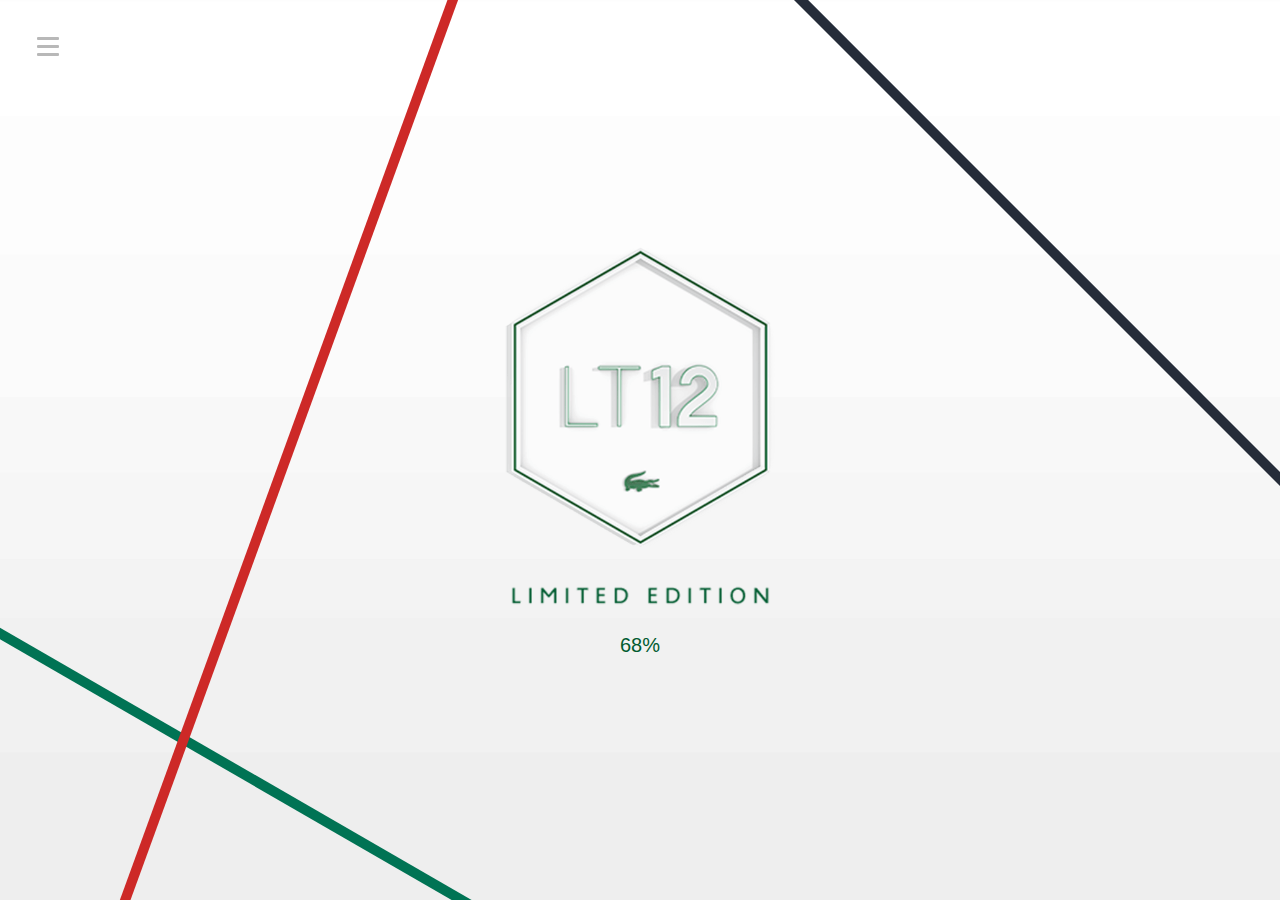
==== commit 489aacb4: "fixed svg" ====
--- a/index_front.html
+++ b/index_front.html
@@ -155,11 +155,15 @@
     </section>
     <div class="main-mask"></div>
     <div id="tennisball">
-        <svg class="png" width="60" height="60" pointer-events="none"
+        <!-- <svg class="png" width="60" height="60" pointer-events="none"
             xmlns="css/front/tennisball.svg"
             xmlns:xlink="css/front/tennisball.svg">
             <image x="0" y="0" width="60" height="60"
               xlink:href="css/front/tennisball.svg" />
+        </svg> -->
+        <svg id="sir" height="116" width="106"
+        xmlns="http://www.w3.org/2000/svg" xmlns:xlink="http://www.w3.org/1999/xlink">
+          <image x="0" y="0" height="60" width="60"  xlink:href="css/front/tennisball.svg"/>
         </svg>
         <img class="gif" style="display:none" src="css/front/tennisball.gif">
     </div>
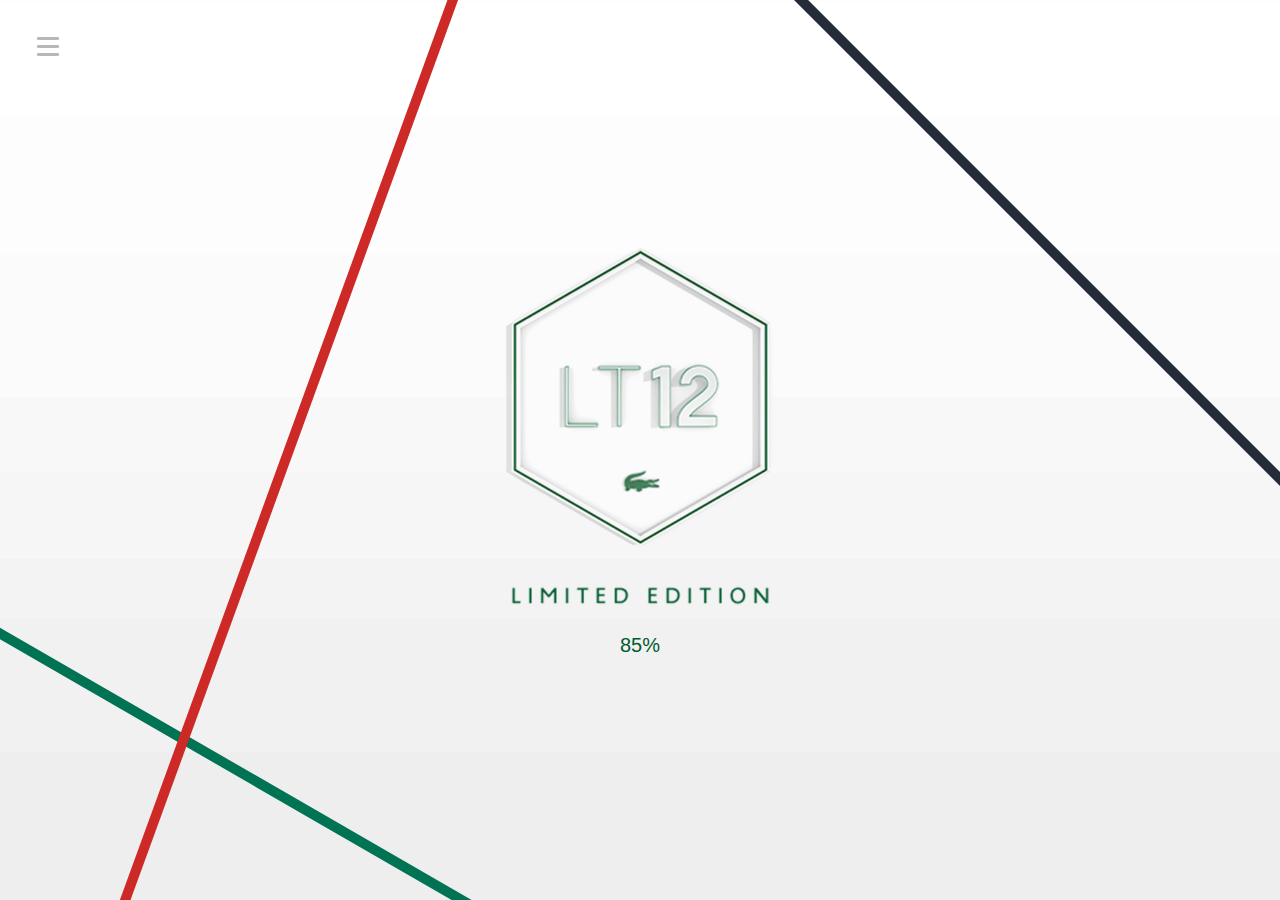
==== commit 0bde4f78: "fixed svg" ====
--- a/index_front.html
+++ b/index_front.html
@@ -161,7 +161,7 @@
             <image x="0" y="0" width="60" height="60"
               xlink:href="css/front/tennisball.svg" />
         </svg> -->
-        <svg id="sir" height="116" width="106"
+        <svg class="png" height="60" width="60"
         xmlns="http://www.w3.org/2000/svg" xmlns:xlink="http://www.w3.org/1999/xlink">
           <image x="0" y="0" height="60" width="60"  xlink:href="css/front/tennisball.svg"/>
         </svg>
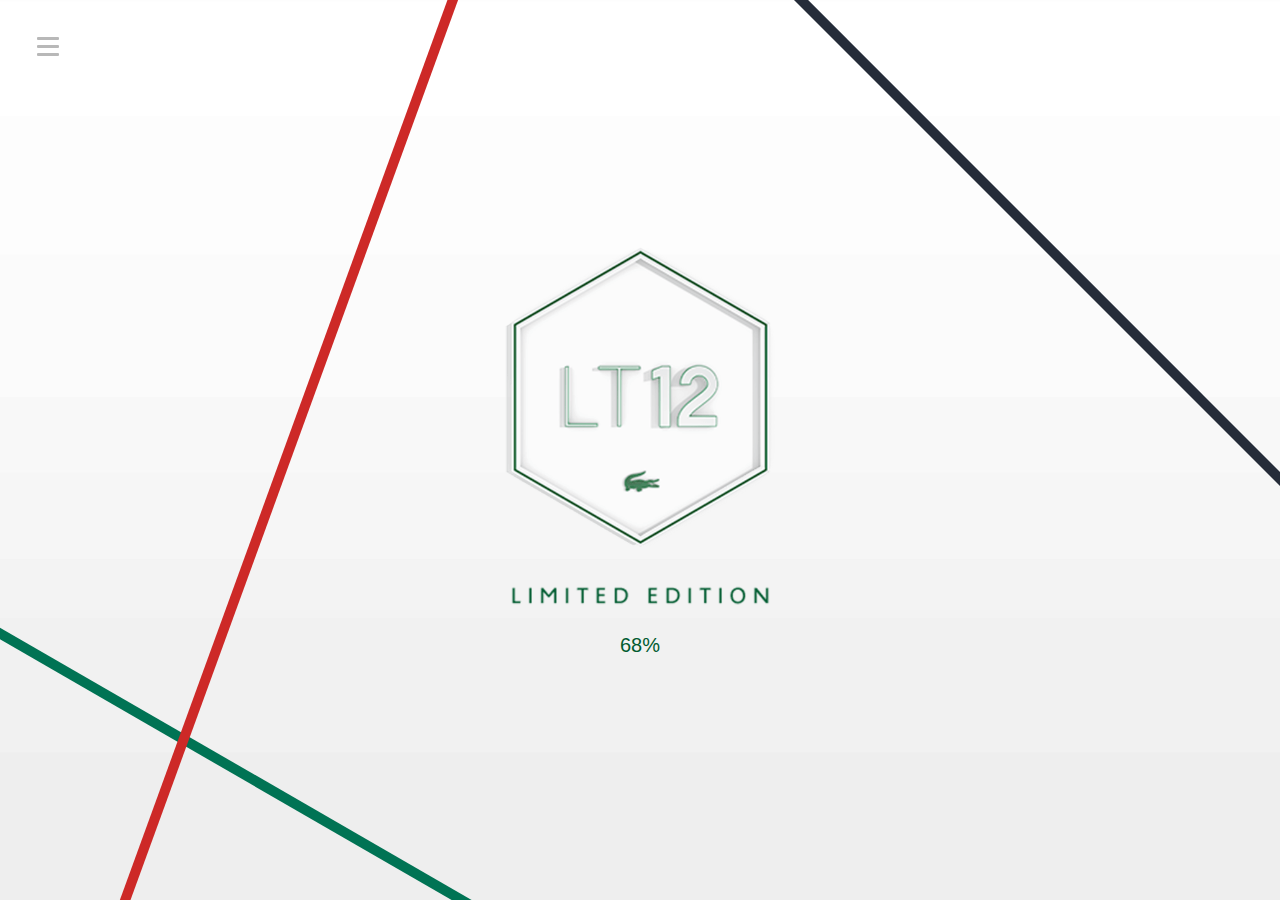
==== commit 9379c409: "fixed product popup" ====
--- a/index_front.html
+++ b/index_front.html
@@ -491,7 +491,7 @@
         /*detail-box*/
         $(".detail-box").css({
             width: ww*0.24,
-            height: ww*0.33
+            height: ww*0.35
         });
         $(".detail-box.for_man-1, .detail-box.for_man-2, .detail-box.for_man-4").css({
             marginRight: -ww*0.34
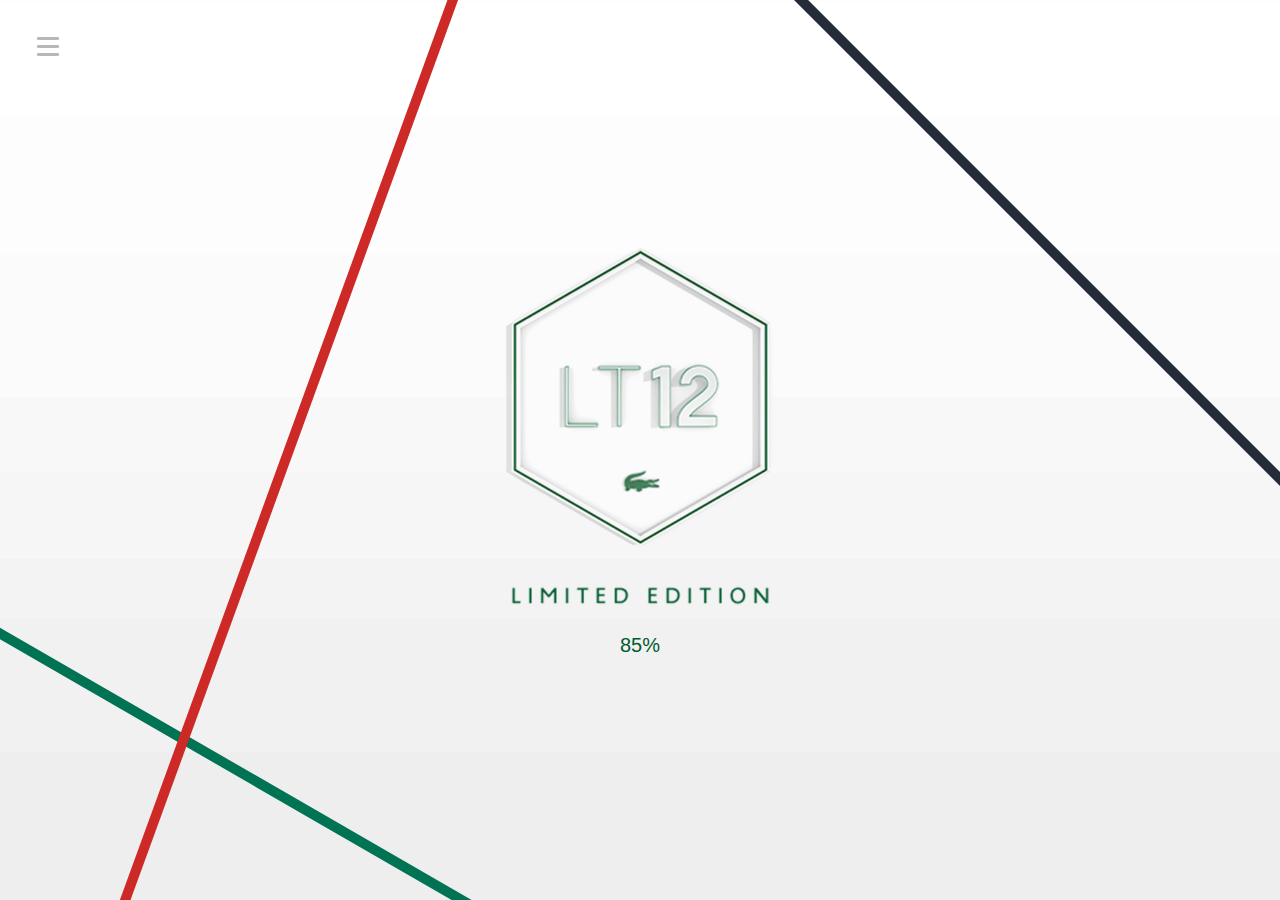
==== commit 6108d632: "replace man-1 images and update bench height" ====
--- a/index_front.html
+++ b/index_front.html
@@ -52,13 +52,13 @@
                                 <div _index="0" class="col" id="man-1">
                                     <div class="cadre-photo">
                                         <div class="first-photo" style="display:none;">
-                                            <img src="images/model/MAN1-3x3.png">
+                                            <img src="images/model_front/MAN1-3x3.png">
                                         </div>
                                         <div class="white-photo" style="display:none;">
-                                            <img src="images/model/MAN1-5x3.png">
+                                            <img src="images/model_front/MAN1-5x3.png">
                                         </div>
                                         <div class="anim-photo">
-                                            <img id="jc" class="photo-viensla" src="images/model/MAN1-1x3.png">
+                                            <img id="jc" class="photo-viensla" src="images/model_front/MAN1-1x3.png">
                                         </div>
                                     </div>
                                 </div>
@@ -478,7 +478,7 @@
             bottom: 0,
             marginLeft: -ww*0.205
         });
-        $(".bench").css({height: ww*0.113});
+        $(".bench").css({height: ww*0.119});
 
         $(".racket").css({
             width: ww*0.085,
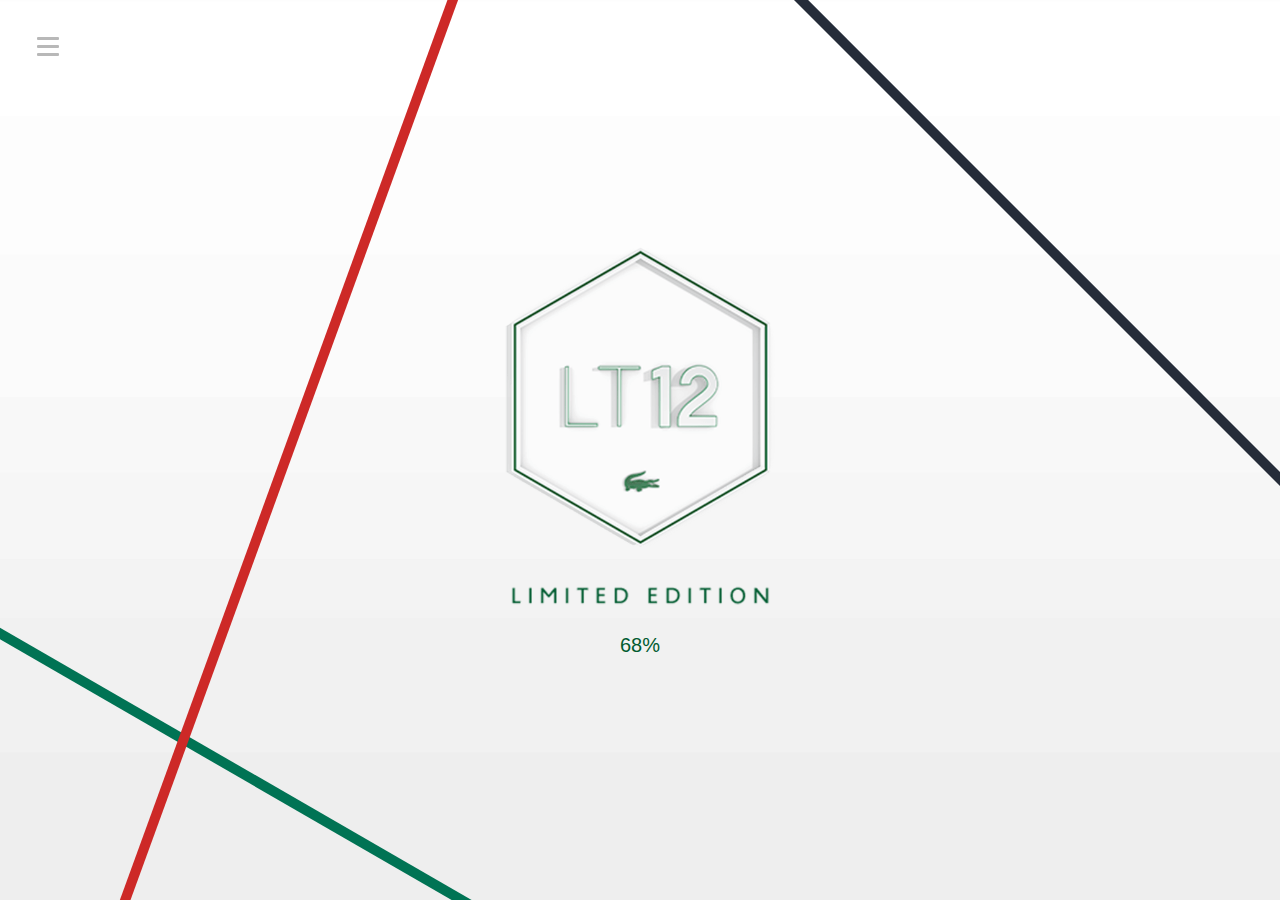
==== commit 414313c3: "update svg and png of tennisball" ====
--- a/index_front.html
+++ b/index_front.html
@@ -155,16 +155,10 @@
     </section>
     <div class="main-mask"></div>
     <div id="tennisball">
-        <!-- <svg class="png" width="60" height="60" pointer-events="none"
-            xmlns="css/front/tennisball.svg"
-            xmlns:xlink="css/front/tennisball.svg">
-            <image x="0" y="0" width="60" height="60"
-              xlink:href="css/front/tennisball.svg" />
-        </svg> -->
-        <svg class="png" height="60" width="60"
-        xmlns="http://www.w3.org/2000/svg" xmlns:xlink="http://www.w3.org/1999/xlink">
+        <svg class="svg" xmlns="http://www.w3.org/2000/svg" version="1.1">
           <image x="0" y="0" height="60" width="60"  xlink:href="css/front/tennisball.svg"/>
         </svg>
+        <img src="css/front/tennisball.png" alt="" class="png">
         <img class="gif" style="display:none" src="css/front/tennisball.gif">
     </div>
     <!-- End Page Content -->
--- a/css/css_front.css
+++ b/css/css_front.css
@@ -499,18 +499,31 @@
     pointer-events: none;
     z-index: 280;
 }
-#tennisball img {
+#tennisball .gif {
     display: block;
     position: relative;
     width: 100px;
     height: 100px;
 }
-#tennisball svg {
+#tennisball .png {
+    display: block;
+    position: relative;
+    width: 100px;
+    height: 100px;
+}
+#tennisball .png {
+    display: none\0 !important;
+}
+#tennisball .svg {
+    display: none;
     position: relative;
     width: 60px;
     height: 60px;
     top: 20px;
     left: 20px;
+}
+#tennisball .svg {
+    display: block\0 !important;
 }
 .bench {
     position: absolute;
@@ -748,7 +761,7 @@
     color: #717171;
     opacity: 0;
     visibility: hidden;
-    z-index: 240;
+    z-index: 140;
     transition-property: all;
     transition-duration: .3s;
     transition-timing-function: ease-out;
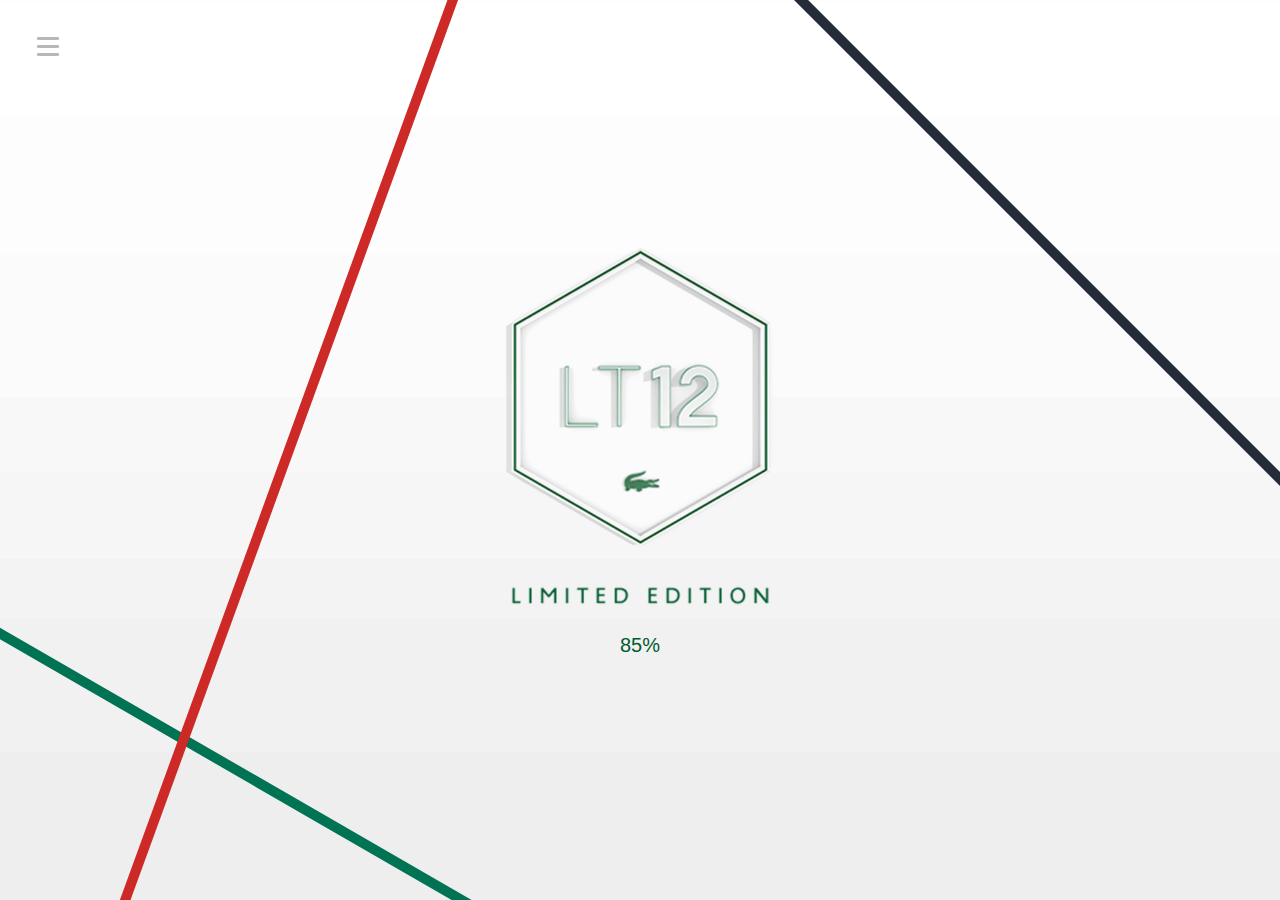
==== commit 4304f845: "add soldout style for link" ====
--- a/index_front.html
+++ b/index_front.html
@@ -169,7 +169,7 @@
             <img src="images/product/01.png" alt="">
         </div>
         <span class="price">价格：590 元</span>
-        <a target="_blank" href="http://item.jd.com/1543278289.html">立即购买</a>
+        <a class="soldout" target="_blank" href="http://item.jd.com/1543278289.html">立即购买</a>
     </div>
     <div class="detail-box for_man-2">
         <button class="close">关闭</button>
--- a/css/css_front.css
+++ b/css/css_front.css
@@ -513,17 +513,21 @@
 }
 #tennisball .png {
     display: none\0 !important;
+    width: 0\0 !important;
+    height: 0\0 !important;
 }
 #tennisball .svg {
     display: none;
-    position: relative;
-    width: 60px;
-    height: 60px;
-    top: 20px;
-    left: 20px;
+    width: 0;
+    height: 0;
 }
 #tennisball .svg {
     display: block\0 !important;
+    position: relative\0;
+    width: 60px\0;
+    height: 60px\0;
+    top: 20px\0;
+    left: 20px\0;
 }
 .bench {
     position: absolute;
@@ -833,9 +837,17 @@
     -ms-transition: all .2s ease-out;
     transition: all .2s ease-out;
 }
+.detail-box a.soldout {
+    border: none;
+}
 .detail-box a:hover {
     background: #717171;
     color: #fff;
+}
+.detail-box a.soldout:hover {
+    color: #717171;
+    background: none;
+    cursor: default;
 }
 .racket {
     display: block;
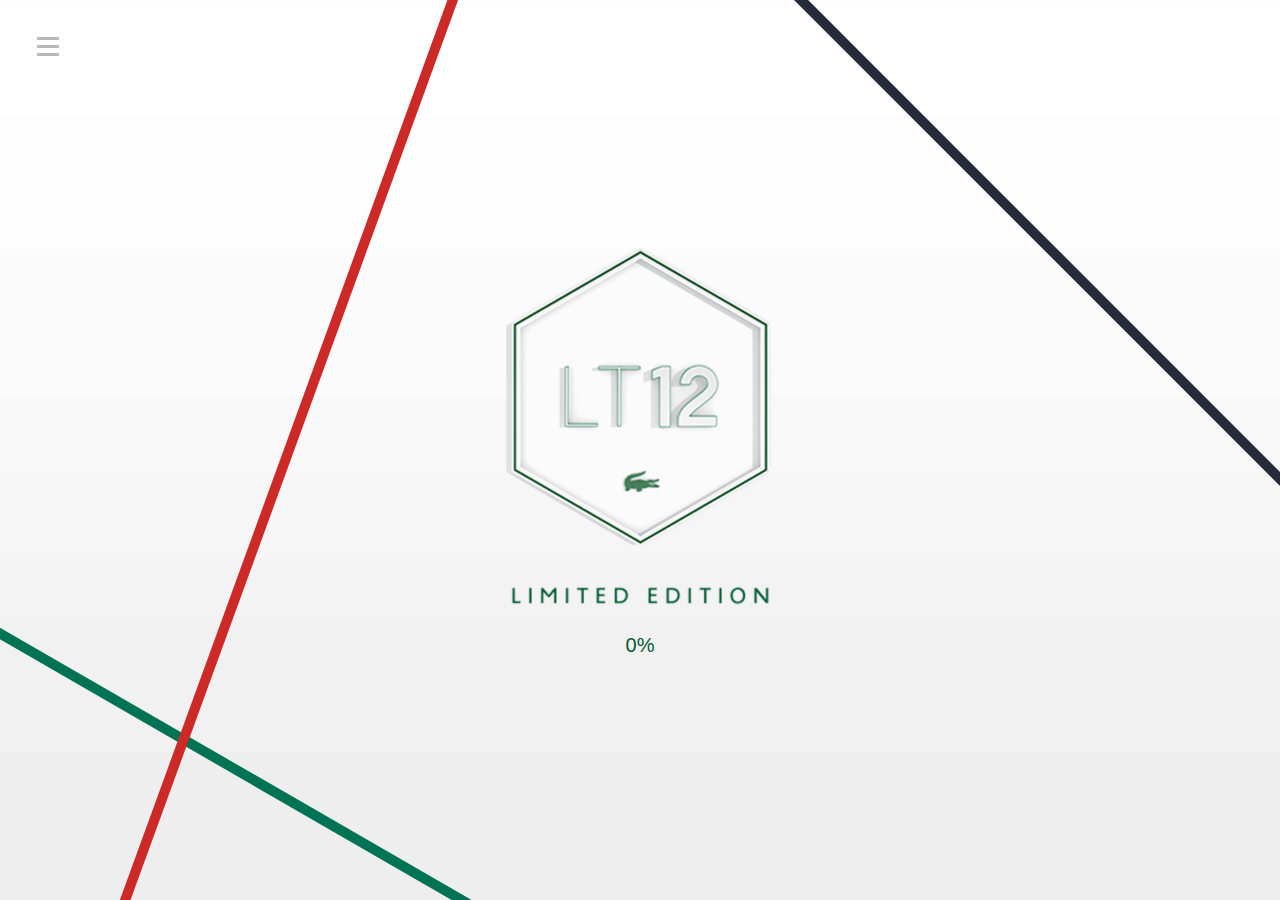
==== commit 1b206e14: "修改菜单" ====
--- a/index_front.html
+++ b/index_front.html
@@ -3,7 +3,8 @@
 <head>
     <meta charset="UTF-8">
     <meta name="viewport" content="initial-scale=1.0, maximum-scale=1.0, user-scalable=0">
-    <title>LACOSTE LOOKBOOK</title>
+    <link href="/templates/lacoste/favicon.ico" rel="shortcut icon" type="image/vnd.microsoft.icon">
+    <title>Lacoste LT12 Lookbook</title>
     <link rel="stylesheet" href="css/css_front.css?v=20150529">
     <script type="text/javascript" src="js/jquery-1.8.2.min.js"></script>
 </head>
@@ -52,78 +53,78 @@
                                 <div _index="0" class="col" id="man-1">
                                     <div class="cadre-photo">
                                         <div class="first-photo" style="display:none;">
-                                            <img src="images/model_front/MAN1-3x3.png">
+                                            <img src="images/model_pauline/MAN1-3x3.png">
                                         </div>
                                         <div class="white-photo" style="display:none;">
-                                            <img src="images/model_front/MAN1-5x3.png">
+                                            <img src="images/model_pauline/MAN1-5x3.png">
                                         </div>
                                         <div class="anim-photo">
-                                            <img id="jc" class="photo-viensla" src="images/model_front/MAN1-1x3.png">
+                                            <img id="jc" class="photo-viensla" src="images/model_pauline/MAN1-1x3.png">
                                         </div>
                                     </div>
                                 </div>
                                 <div _index="1" class="col" id="man-2">
                                     <div class="cadre-photo">
                                         <div class="first-photo" style="display:none;">
-                                            <img src="images/model/MAN2-3x3.png">
+                                            <img src="images/model_pauline/MAN2-4x3.png">
                                         </div>
                                         <div class="white-photo" style="display:none;">
-                                            <img src="images/model/MAN2-5x3.png">
+                                            <img src="images/model_pauline/MAN2-6x3.png">
                                         </div>
                                         <div class="anim-photo">
-                                            <img id="niko" class="photo-viensla" src="images/model/MAN2-1x3.png">
+                                            <img id="niko" class="photo-viensla" src="images/model_pauline/MAN2-2x3.png">
                                         </div>
                                     </div>
                                 </div>
                                 <div _index="2" class="col" id="man-3">
                                     <div class="cadre-photo">
                                         <div class="first-photo" style="display:none;">
-                                            <img src="images/model/MAN3-3x3.png">
+                                            <img src="images/model_pauline/MAN3-3x3.png">
                                         </div>
                                         <div class="white-photo" style="display:none;">
-                                            <img src="images/model/MAN3-5x3.png">
+                                            <img src="images/model_pauline/MAN3-5x3.png">
                                         </div>
                                         <div class="anim-photo">
-                                            <img id="fred" class="photo-viensla" src="images/model/MAN3-1x3.png">
+                                            <img id="fred" class="photo-viensla" src="images/model_pauline/MAN3-1x3.png">
                                         </div>
                                     </div>
                                 </div>
                                 <div _index="3" class="col" id="man-4">
                                     <div class="cadre-photo">
                                         <div class="first-photo" style="display:none;">
-                                            <img src="images/model/MAN4-3x3.png">
+                                            <img src="images/model_pauline/MAN4-3x3.png">
                                         </div>
                                         <div class="white-photo" style="display:none;">
-                                            <img src="images/model/MAN4-5x3.png">
+                                            <img src="images/model_pauline/MAN4-5x3.png">
                                         </div>
                                         <div class="anim-photo">
-                                            <img id="fred" class="photo-viensla" src="images/model/MAN4-1x3.png">
+                                            <img id="fred" class="photo-viensla" src="images/model_pauline/MAN4-1x3.png">
                                         </div>
                                     </div>
                                 </div>
                                 <div _index="4" class="col" id="man-5">
                                     <div class="cadre-photo">
                                         <div class="first-photo" style="display:none;">
-                                            <img src="images/model/MAN5-3x3.png">
+                                            <img src="images/model_pauline/MAN5-3x3.png">
                                         </div>
                                         <div class="white-photo" style="display:none;">
-                                            <img src="images/model/MAN5-5x3.png">
+                                            <img src="images/model_pauline/MAN5-5x3.png">
                                         </div>
                                         <div class="anim-photo">
-                                            <img id="niko" class="photo-viensla" src="images/model/MAN5-1x3.png">
+                                            <img id="niko" class="photo-viensla" src="images/model_pauline/MAN5-1x3.png">
                                         </div>
                                     </div>
                                 </div>
                                 <div _index="5" class="col" id="man-6">
                                     <div class="cadre-photo">
                                         <div class="first-photo" style="display:none;">
-                                            <img src="images/model/MAN6-3x3.png">
+                                            <img src="images/model_pauline/MAN6-3x3.png">
                                         </div>
                                         <div class="white-photo" style="display:none;">
-                                            <img src="images/model/MAN6-5x3.png">
+                                            <img src="images/model_pauline/MAN6-5x3.png">
                                         </div>
                                         <div class="anim-photo">
-                                            <img id="jc" class="photo-viensla" src="images/model/MAN6-1x3.png">
+                                            <img id="jc" class="photo-viensla" src="images/model_pauline/MAN6-1x3.png?v=20150531">
                                         </div>
                                     </div>
                                 </div>
@@ -158,7 +159,7 @@
         <svg class="svg" xmlns="http://www.w3.org/2000/svg" version="1.1">
           <image x="0" y="0" height="60" width="60"  xlink:href="css/front/tennisball.svg"/>
         </svg>
-        <img src="css/front/tennisball.png" alt="" class="png">
+        <img class="png" src="css/front/tennisball.png" alt="">
         <img class="gif" style="display:none" src="css/front/tennisball.gif">
     </div>
     <!-- End Page Content -->
@@ -169,7 +170,7 @@
             <img src="images/product/01.png" alt="">
         </div>
         <span class="price">价格：590 元</span>
-        <a class="soldout" target="_blank" href="http://item.jd.com/1543278289.html">立即购买</a>
+        <a target="_blank" href="http://item.jd.com/1543278289.html">立即购买</a>
     </div>
     <div class="detail-box for_man-2">
         <button class="close">关闭</button>
@@ -178,7 +179,7 @@
             <img src="images/product/02.png" alt="">
         </div>
         <span class="price">价格：990 元</span>
-        <a target="_blank" href="http://item.jd.com/1543281789.html">立即购买</a>
+        <a class="soldout" href="javascript:;">已售罄</a>
     </div>
     <div class="detail-box for_man-3">
         <button class="close">关闭</button>
@@ -367,6 +368,8 @@
     <!-- END TC -->
 <script type="text/javascript" src="js/jquery.transit.min.js"></script>
 <script>
+    $('.loading-page').css('display','block');
+    $('.loading-page').addClass('show');
     /*set content size*/
     function setContentSize() {
         var ww = ($(window).width() < 980) ? 980 : $(window).width();
@@ -525,9 +528,9 @@
 
 
     $(".racket").click(function(){
-        if ($('.main').hasClass('showing')) {
-            return;
-        }
+        // if ($('.main').hasClass('showing')) {
+        //     return;
+        // }
         $('.main').addClass('showing');
 
         $(".detail-box").removeClass("show");
@@ -537,7 +540,7 @@
     });
 
     $(".game-guide .close").click(function(){
-        $('#tennisball').find('.png').hide();
+        $('#tennisball').find('.png,.svg').hide();
         $('#tennisball').css({'z-index':999});
         $('#tennisball').find('.gif').show();
 
@@ -546,7 +549,7 @@
         setTimeout(function() {
             $('#tennisball').find('.gif').hide();
             $('#tennisball').css({'z-index':200});
-            $('#tennisball').find('.png').show();
+            $('#tennisball').find('.png,.svg').show();
         },1000);
     });
 
@@ -569,7 +572,7 @@
         _detail.addClass("show");
     });
     $(".detail-box .close").click(function(e){
-        $('#tennisball').find('.png').hide();
+        $('#tennisball').find('.png,.svg').hide();
         $('#tennisball').find('.gif').show();
         
         $(".detail-box").removeClass("show");
@@ -578,7 +581,7 @@
         setTimeout(function() {
             $('#tennisball').find('.gif').hide();
             $('#tennisball').css({'z-index':200});
-            $('#tennisball').find('.png').show();
+            $('#tennisball').find('.png,.svg').show();
         },1000);
     });
 
@@ -658,8 +661,6 @@
     $(".tc .close").click(function(){
         $(".tc").removeClass("show");
     });
-
-
 </script>
 <script type="text/javascript" src="js/common_front.js"></script>
 </body>
